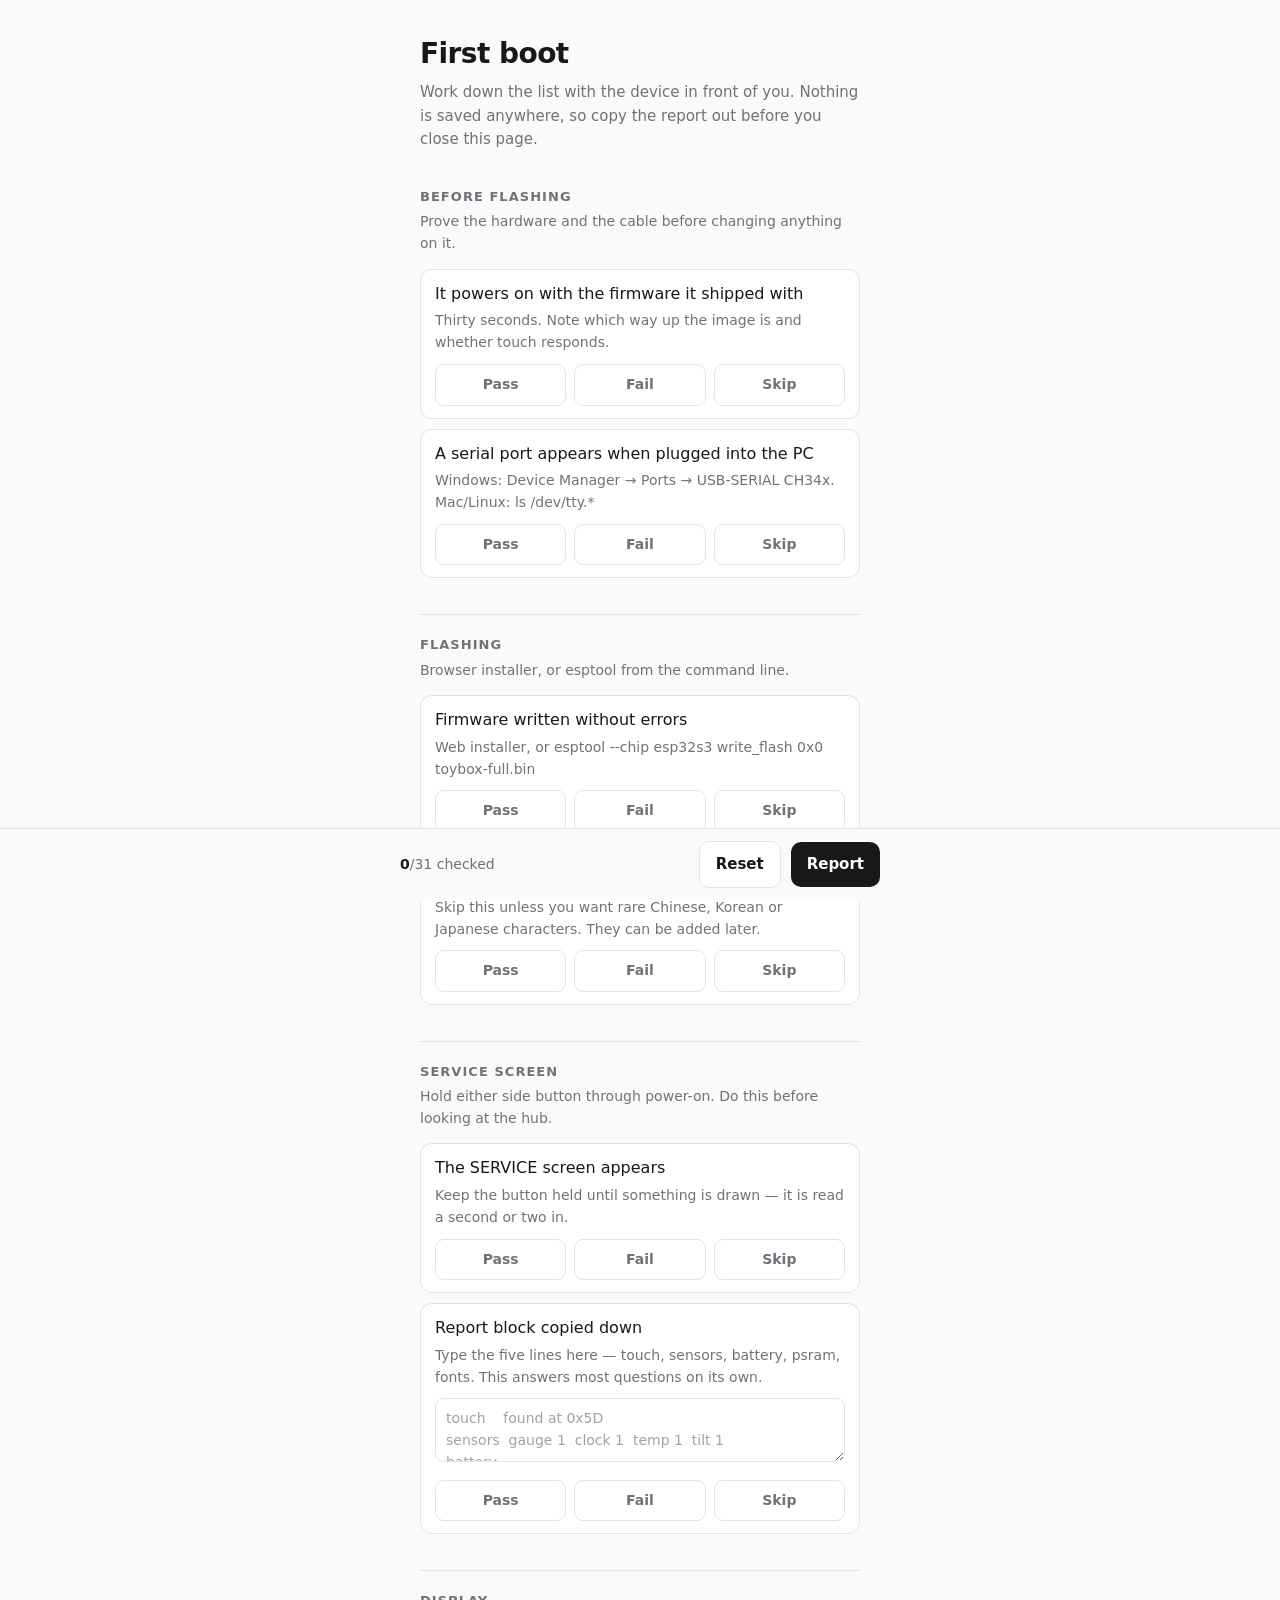
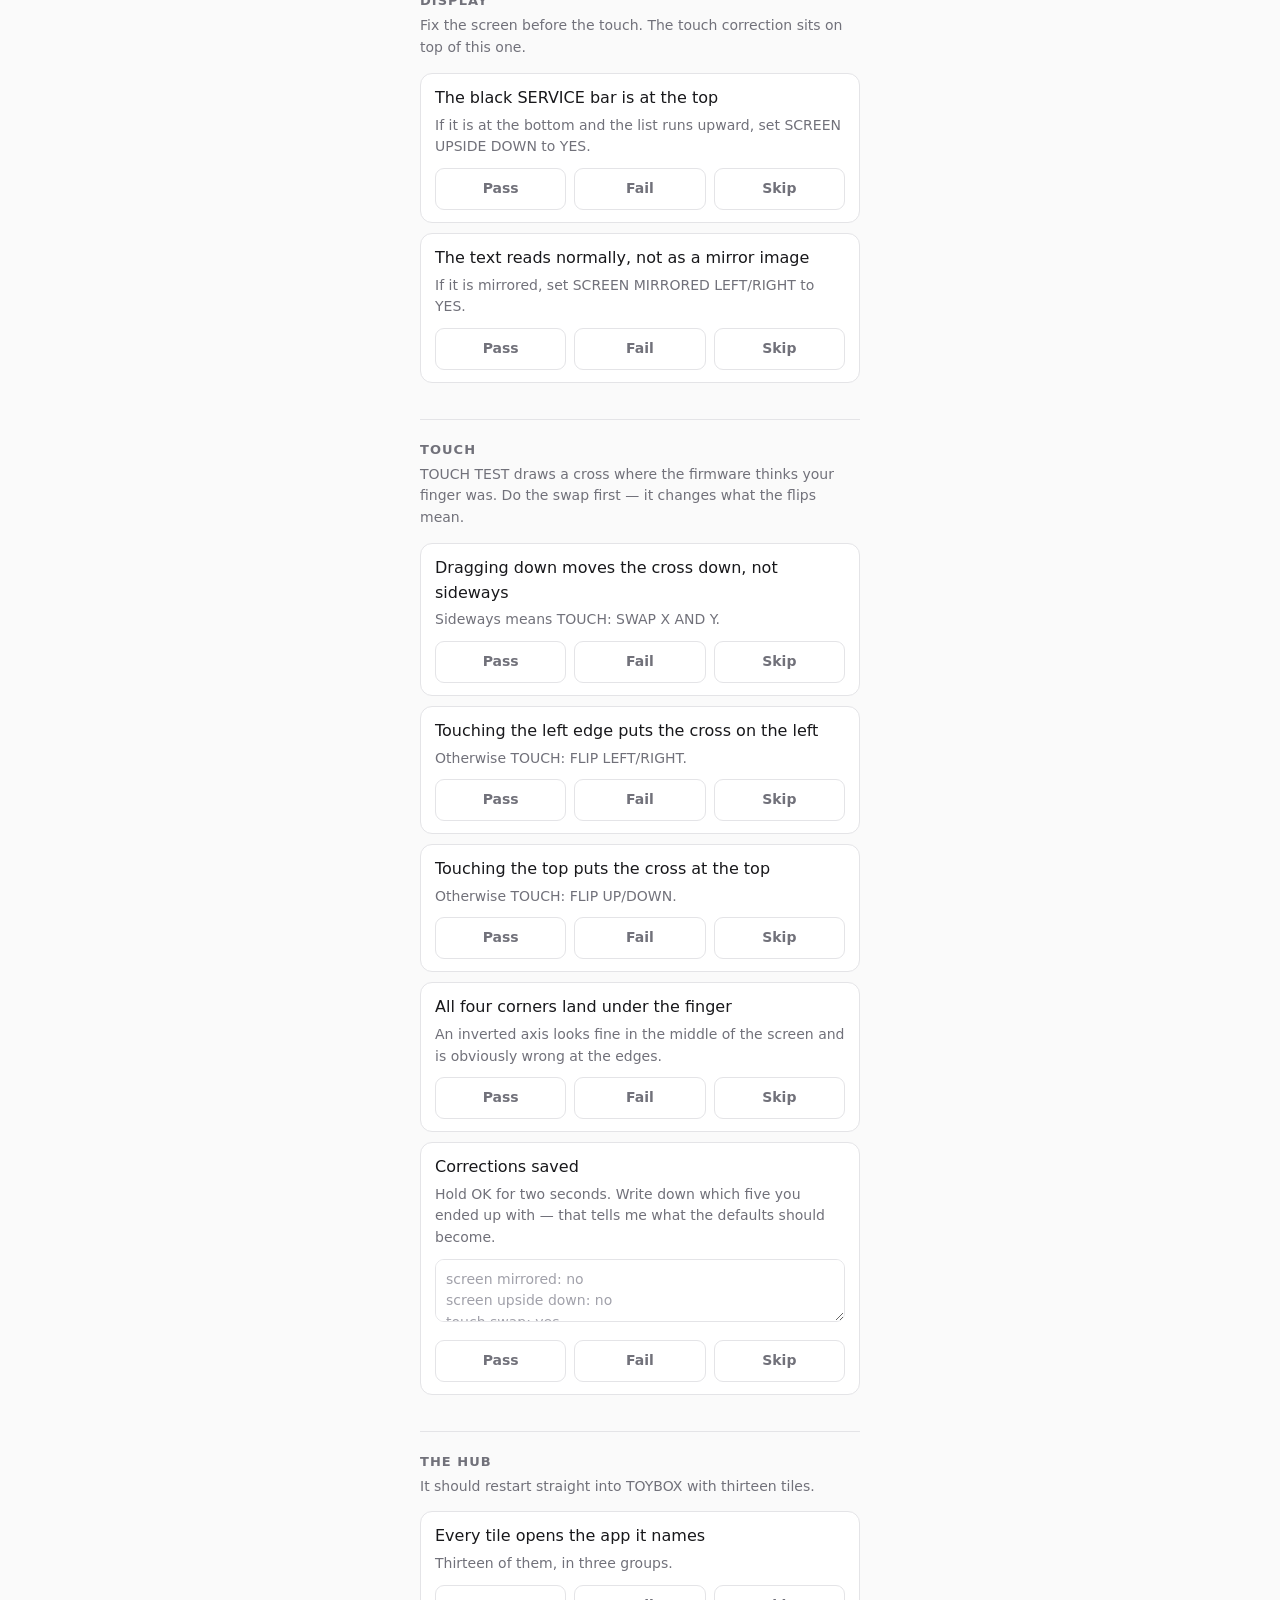
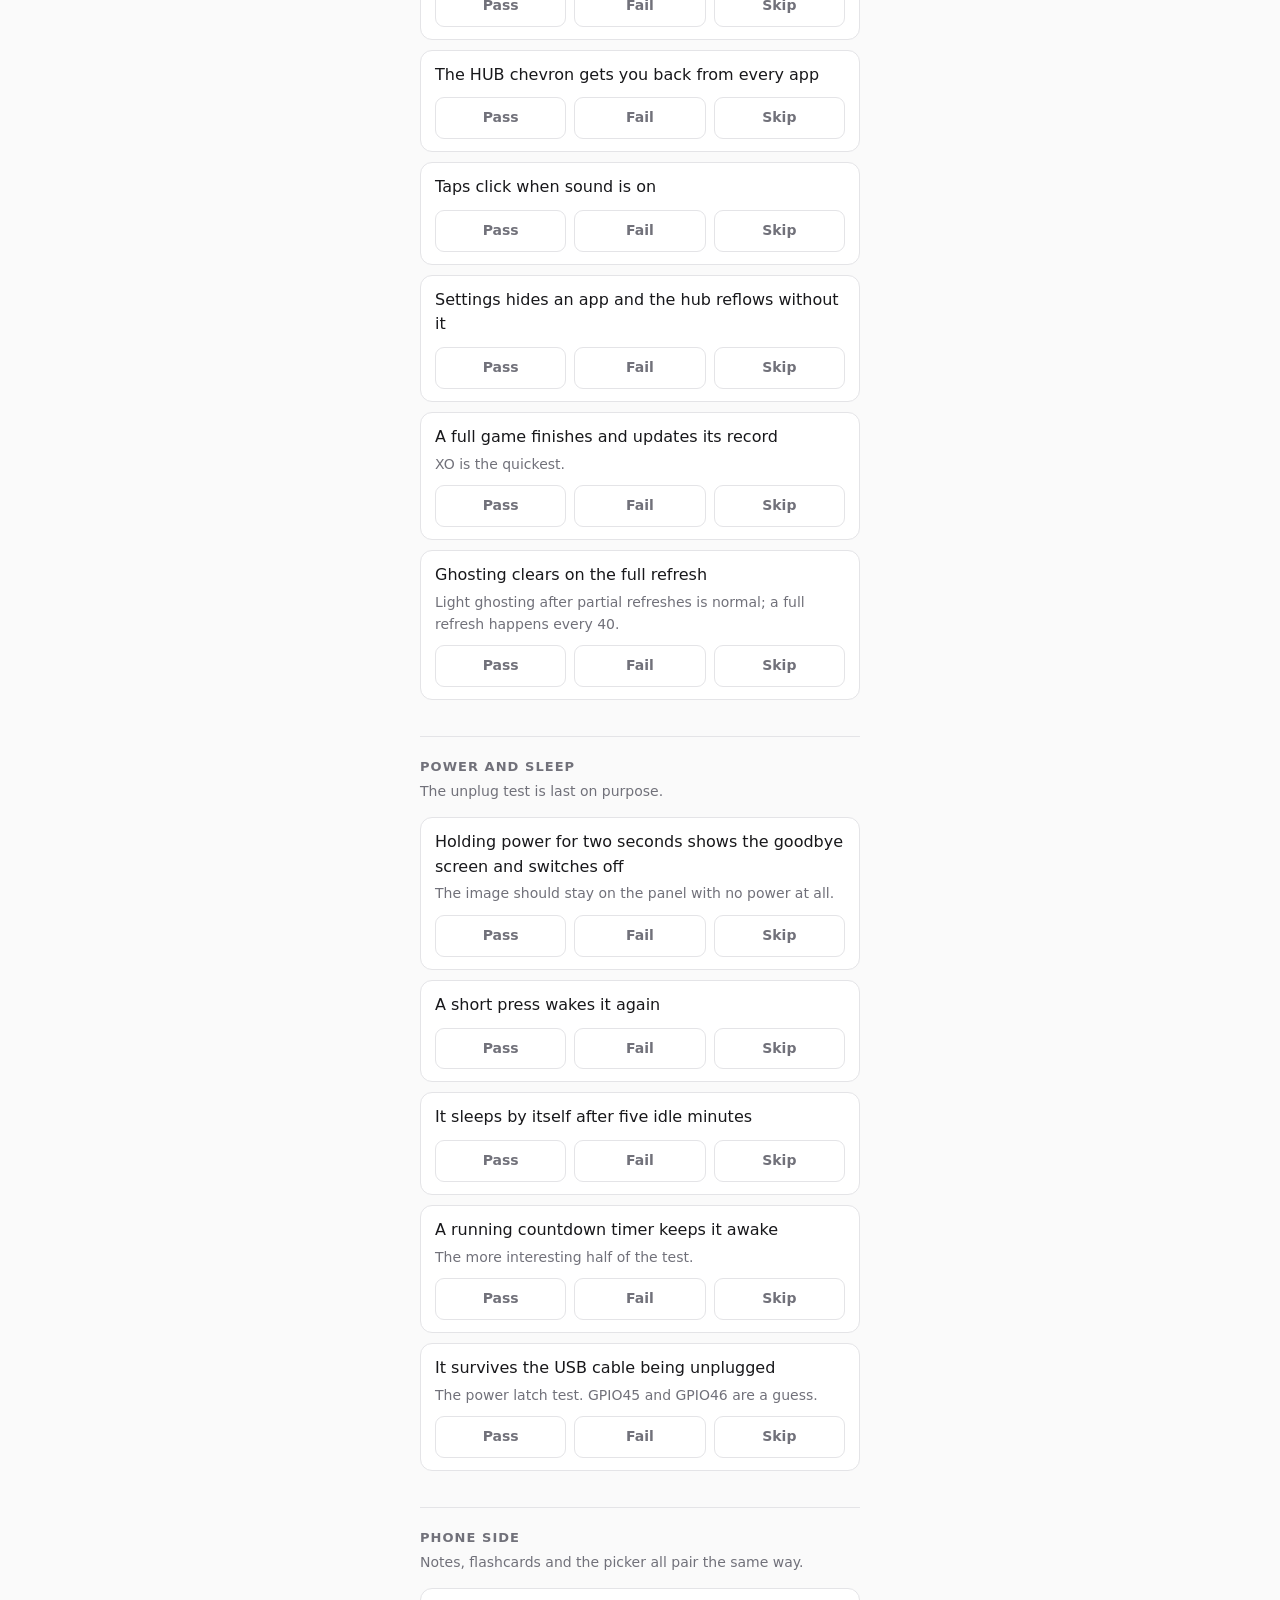
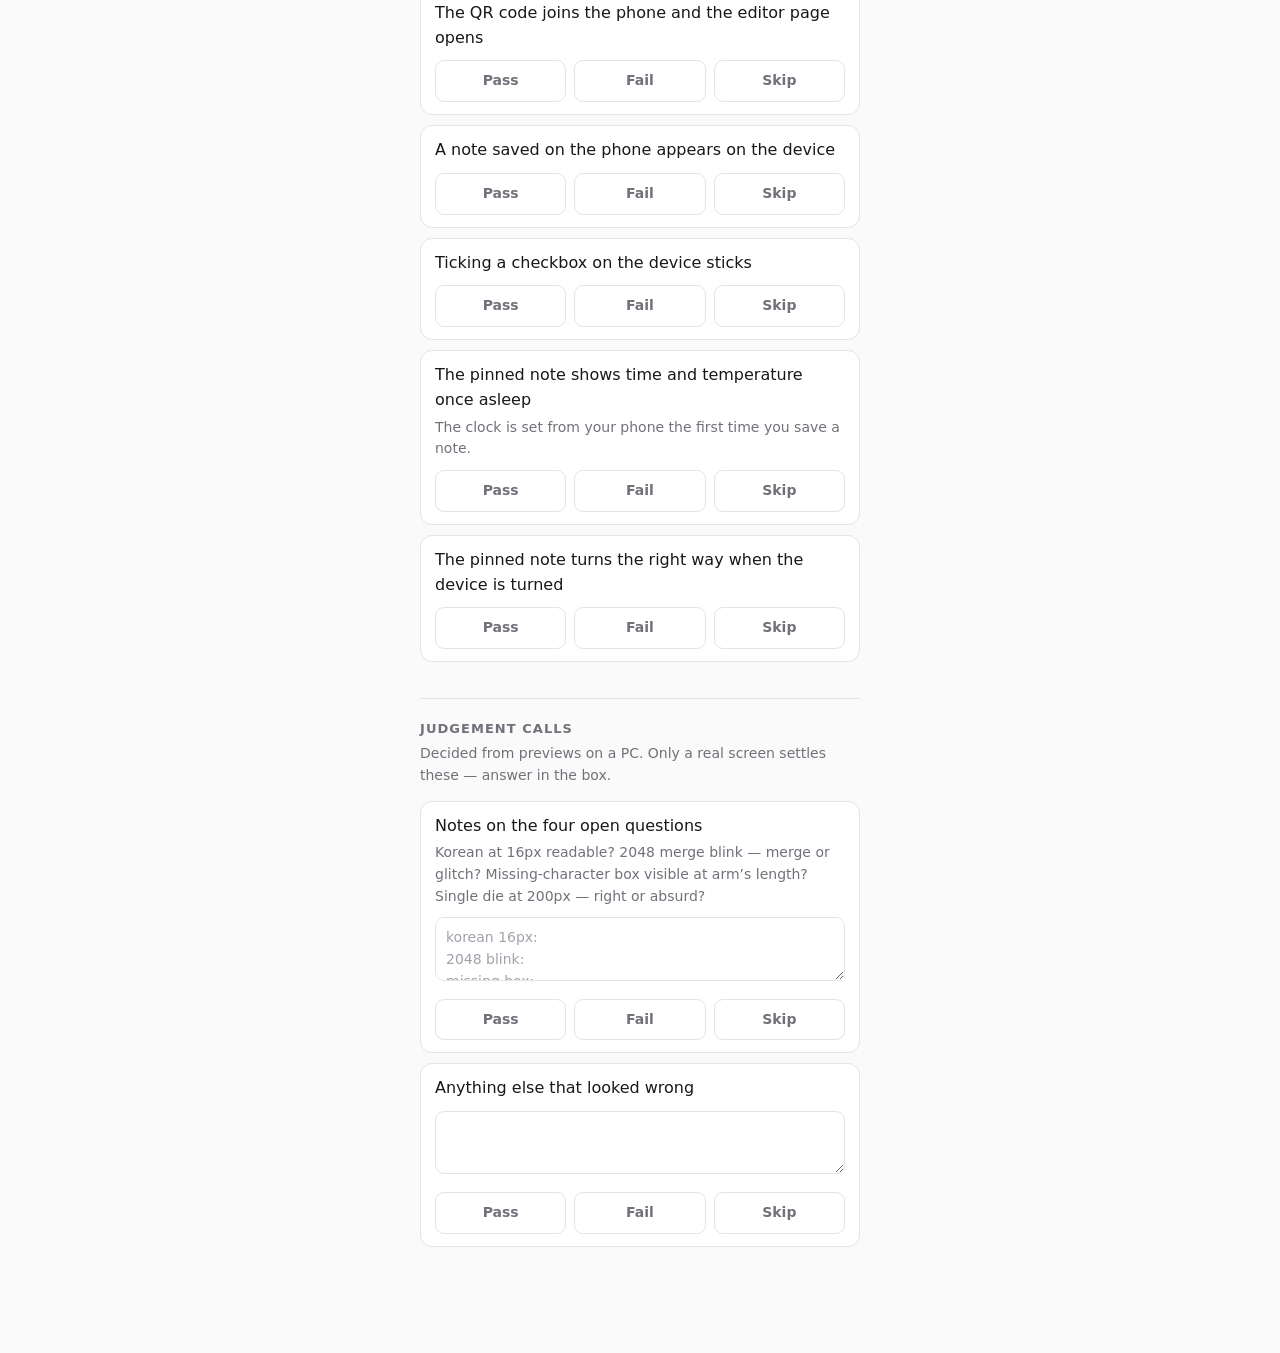
==== docs/checklist.html @ 32d60161 "Add a tickable first-boot checklist for the phone The walkthrough says what to do and why; this is w" ====
<!doctype html>
<html lang="en">
<head>
<meta charset="utf-8">
<meta name="viewport" content="width=device-width, initial-scale=1">
<title>Toybox · First boot checklist</title>
<meta name="description" content="Work through the first boot of a reTerminal Sticky running Toybox, and produce a report.">
<style>
  :root {
    --bg: #fafafa;
    --fg: #18181b;
    --muted: #71717a;
    --line: #e4e4e7;
    --pass: #16a34a;
    --fail: #dc2626;
  }
  * { box-sizing: border-box; margin: 0; -webkit-tap-highlight-color: transparent; }
  body {
    background: var(--bg);
    color: var(--fg);
    font-family: system-ui, -apple-system, "Segoe UI", Roboto, sans-serif;
    font-size: 16px;
    line-height: 1.55;
    -webkit-font-smoothing: antialiased;
    padding-bottom: 96px;
  }
  main { max-width: 480px; margin: 0 auto; padding: 32px 20px 0; }

  h1 { font-size: 28px; font-weight: 650; letter-spacing: -0.02em; }
  .sub { color: var(--muted); margin: 6px 0 28px; font-size: 15px; }

  h2 {
    font-size: 13px; font-weight: 600; text-transform: uppercase;
    letter-spacing: 0.08em; color: var(--muted);
    margin: 36px 0 4px; padding-top: 20px; border-top: 1px solid var(--line);
  }
  h2:first-of-type { border-top: 0; padding-top: 0; }
  .lede { color: var(--muted); font-size: 14px; margin-bottom: 14px; }

  .item {
    border: 1px solid var(--line); border-radius: 12px; background: #fff;
    padding: 12px 14px; margin-bottom: 10px;
  }
  .item.pass { border-color: var(--pass); }
  .item.fail { border-color: var(--fail); }
  .item .label { font-weight: 500; }
  .item .hint { color: var(--muted); font-size: 14px; margin-top: 4px; }
  .item .why { color: var(--muted); font-size: 14px; margin-top: 6px; display: none; }
  .item.fail .why { display: block; }

  .marks { display: flex; gap: 8px; margin-top: 10px; }
  .marks button {
    flex: 1; font: inherit; font-size: 14px; font-weight: 550;
    padding: 9px 0; border-radius: 9px; border: 1px solid var(--line);
    background: #fff; color: var(--muted); cursor: pointer;
  }
  .item.pass .marks .p { background: var(--pass); border-color: var(--pass); color: #fff; }
  .item.fail .marks .f { background: var(--fail); border-color: var(--fail); color: #fff; }
  .item.skip .marks .s { background: var(--fg); border-color: var(--fg); color: #fff; }

  textarea {
    width: 100%; margin-top: 10px; font: inherit; font-size: 14px;
    border: 1px solid var(--line); border-radius: 9px; padding: 9px 10px;
    background: #fff; color: var(--fg); resize: vertical; min-height: 62px;
  }
  textarea::placeholder { color: #a1a1aa; }
  code { font-family: ui-monospace, SFMono-Regular, Menlo, monospace; font-size: 13.5px; }

  .bar {
    position: fixed; left: 0; right: 0; bottom: 0;
    background: rgba(250,250,250,0.94);
    backdrop-filter: blur(8px);
    border-top: 1px solid var(--line);
    padding: 12px 20px calc(12px + env(safe-area-inset-bottom));
  }
  .bar .inner { max-width: 480px; margin: 0 auto; display: flex; gap: 10px; align-items: center; }
  .count { font-size: 14px; color: var(--muted); flex: 1; }
  .count b { color: var(--fg); font-weight: 600; }
  .bar button {
    font: inherit; font-size: 15px; font-weight: 550; padding: 11px 16px;
    border-radius: 10px; border: 0; background: var(--fg); color: #fff; cursor: pointer;
  }
  .bar button.ghost { background: #fff; color: var(--fg); border: 1px solid var(--line); }

  dialog {
    border: 0; border-radius: 14px; padding: 0; width: min(560px, 92vw);
    box-shadow: 0 20px 60px rgba(0,0,0,0.2);
  }
  dialog .pad { padding: 18px; }
  dialog textarea { min-height: 46vh; font-family: ui-monospace, SFMono-Regular, Menlo, monospace; font-size: 12.5px; }
  dialog .row { display: flex; gap: 10px; margin-top: 12px; }
  dialog button { flex: 1; font: inherit; font-weight: 550; padding: 11px 0; border-radius: 10px; border: 1px solid var(--line); background: #fff; cursor: pointer; }
  dialog button.primary { background: var(--fg); color: #fff; border-color: var(--fg); }
  ::backdrop { background: rgba(0,0,0,0.4); }
</style>
</head>
<body>
<main>
  <h1>First boot</h1>
  <p class="sub">Work down the list with the device in front of you. Nothing is saved
  anywhere, so copy the report out before you close this page.</p>
  <div id="list"></div>
</main>

<div class="bar">
  <div class="inner">
    <div class="count" id="count"></div>
    <button class="ghost" id="reset">Reset</button>
    <button id="report">Report</button>
  </div>
</div>

<dialog id="dlg">
  <div class="pad">
    <textarea id="out" readonly></textarea>
    <div class="row">
      <button id="copy" class="primary">Copy</button>
      <button id="close">Close</button>
    </div>
  </div>
</dialog>

<script>
// The checklist itself. `why` is shown only when something is marked failed:
// the reason to have it here rather than in a separate document is that the
// moment you need it is the moment you are holding a device that just did
// something wrong.
var SECTIONS = [
  { title: 'Before flashing', lede: 'Prove the hardware and the cable before changing anything on it.',
    items: [
      { id: 'vendor', label: 'It powers on with the firmware it shipped with',
        hint: 'Thirty seconds. Note which way up the image is and whether touch responds.',
        why: 'If it does nothing now, the problem is not software and nothing below will help.' },
      { id: 'port', label: 'A serial port appears when plugged into the PC',
        hint: 'Windows: Device Manager → Ports → USB-SERIAL CH34x. Mac/Linux: ls /dev/tty.*',
        why: 'Almost always the cable (must carry data) or the CH343 driver on Windows. Not the board.' },
    ] },

  { title: 'Flashing', lede: 'Browser installer, or esptool from the command line.',
    items: [
      { id: 'flash', label: 'Firmware written without errors',
        hint: 'Web installer, or esptool --chip esp32s3 write_flash 0x0 toybox-full.bin',
        why: 'If esptool sits at "Connecting..." the board is not entering download mode by itself.' },
      { id: 'packs', label: 'Language packs installed (optional)',
        hint: 'Skip this unless you want rare Chinese, Korean or Japanese characters. They can be added later.',
        skippable: true },
    ] },

  { title: 'Service screen', lede: 'Hold either side button through power-on. Do this before looking at the hub.',
    items: [
      { id: 'svc', label: 'The SERVICE screen appears',
        hint: 'Keep the button held until something is drawn — it is read a second or two in.',
        why: 'If the panel is blank, check the panel power rail (GPIO47) and the SPI pins.' },
      { id: 'report', label: 'Report block copied down', note: true,
        hint: 'Type the five lines here — touch, sensors, battery, psram, fonts. This answers most questions on its own.',
        placeholder: 'touch    found at 0x5D\nsensors  gauge 1  clock 1  temp 1  tilt 1\nbattery  …\npsram    …\nfonts    …' },
    ] },

  { title: 'Display', lede: 'Fix the screen before the touch. The touch correction sits on top of this one.',
    items: [
      { id: 'dtop', label: 'The black SERVICE bar is at the top',
        hint: 'If it is at the bottom and the list runs upward, set SCREEN UPSIDE DOWN to YES.' },
      { id: 'dmirror', label: 'The text reads normally, not as a mirror image',
        hint: 'If it is mirrored, set SCREEN MIRRORED LEFT/RIGHT to YES.' },
    ] },

  { title: 'Touch', lede: 'TOUCH TEST draws a cross where the firmware thinks your finger was. Do the swap first — it changes what the flips mean.',
    items: [
      { id: 'taxis', label: 'Dragging down moves the cross down, not sideways',
        hint: 'Sideways means TOUCH: SWAP X AND Y.' },
      { id: 'tlr', label: 'Touching the left edge puts the cross on the left',
        hint: 'Otherwise TOUCH: FLIP LEFT/RIGHT.' },
      { id: 'tud', label: 'Touching the top puts the cross at the top',
        hint: 'Otherwise TOUCH: FLIP UP/DOWN.' },
      { id: 'tcorners', label: 'All four corners land under the finger',
        hint: 'An inverted axis looks fine in the middle of the screen and is obviously wrong at the edges.' },
      { id: 'saved', label: 'Corrections saved', note: true,
        hint: 'Hold OK for two seconds. Write down which five you ended up with — that tells me what the defaults should become.',
        placeholder: 'screen mirrored: no\nscreen upside down: no\ntouch swap: yes\ntouch flip L/R: yes\ntouch flip U/D: yes' },
    ] },

  { title: 'The hub', lede: 'It should restart straight into TOYBOX with thirteen tiles.',
    items: [
      { id: 'tiles', label: 'Every tile opens the app it names',
        hint: 'Thirteen of them, in three groups.' },
      { id: 'back', label: 'The HUB chevron gets you back from every app' },
      { id: 'sound', label: 'Taps click when sound is on' },
      { id: 'gear', label: 'Settings hides an app and the hub reflows without it' },
      { id: 'game', label: 'A full game finishes and updates its record',
        hint: 'XO is the quickest.' },
      { id: 'ghost', label: 'Ghosting clears on the full refresh',
        hint: 'Light ghosting after partial refreshes is normal; a full refresh happens every 40.' },
    ] },

  { title: 'Power and sleep', lede: 'The unplug test is last on purpose.',
    items: [
      { id: 'off', label: 'Holding power for two seconds shows the goodbye screen and switches off',
        hint: 'The image should stay on the panel with no power at all.' },
      { id: 'wake', label: 'A short press wakes it again',
        why: 'Going straight back to sleep means the button polarity is wrong (OK is GPIO4, expected active low).' },
      { id: 'idle', label: 'It sleeps by itself after five idle minutes' },
      { id: 'hold', label: 'A running countdown timer keeps it awake',
        hint: 'The more interesting half of the test.' },
      { id: 'latch', label: 'It survives the USB cable being unplugged',
        hint: 'The power latch test. GPIO45 and GPIO46 are a guess.',
        why: 'If it died the instant the cable came out, that is the latch. Plug back in, it will return, and tell me.' },
    ] },

  { title: 'Phone side', lede: 'Notes, flashcards and the picker all pair the same way.',
    items: [
      { id: 'qr', label: 'The QR code joins the phone and the editor page opens' },
      { id: 'note', label: 'A note saved on the phone appears on the device' },
      { id: 'tick', label: 'Ticking a checkbox on the device sticks' },
      { id: 'clock', label: 'The pinned note shows time and temperature once asleep',
        hint: 'The clock is set from your phone the first time you save a note.' },
      { id: 'rot', label: 'The pinned note turns the right way when the device is turned',
        why: 'The accelerometer axis mapping is unverified. Note which way it actually goes.' },
    ] },

  { title: 'Judgement calls', lede: 'Decided from previews on a PC. Only a real screen settles these — answer in the box.',
    items: [
      { id: 'calls', label: 'Notes on the four open questions', note: true, skippable: true,
        hint: 'Korean at 16px readable? 2048 merge blink — merge or glitch? Missing-character box visible at arm’s length? Single die at 200px — right or absurd?',
        placeholder: 'korean 16px:\n2048 blink:\nmissing box:\ndice size:' },
      { id: 'other', label: 'Anything else that looked wrong', note: true, skippable: true,
        placeholder: '' },
    ] },
];

var state = {};   // id -> 'pass' | 'fail' | 'skip'
var notes = {};   // id -> string

function el(tag, cls, text) {
  var n = document.createElement(tag);
  if (cls) n.className = cls;
  if (text) n.textContent = text;
  return n;
}

function build() {
  var list = document.getElementById('list');
  list.innerHTML = '';
  SECTIONS.forEach(function (sec) {
    list.appendChild(el('h2', null, sec.title));
    if (sec.lede) list.appendChild(el('p', 'lede', sec.lede));
    sec.items.forEach(function (it) {
      var box = el('div', 'item');
      box.id = 'i_' + it.id;
      box.appendChild(el('div', 'label', it.label));
      if (it.hint) box.appendChild(el('div', 'hint', it.hint));
      if (it.why) box.appendChild(el('div', 'why', it.why));

      if (it.note) {
        var ta = el('textarea');
        ta.placeholder = it.placeholder || '';
        ta.value = notes[it.id] || '';
        ta.addEventListener('input', function () {
          notes[it.id] = ta.value;
          // A box with something in it counts as done; that is what "answered"
          // means for a question whose answer is prose.
          state[it.id] = ta.value.trim() ? 'pass' : undefined;
          paint();
        });
        box.appendChild(ta);
      }

      var marks = el('div', 'marks');
      [['p', 'pass', 'Pass'], ['f', 'fail', 'Fail'], ['s', 'skip', 'Skip']].forEach(function (m) {
        var b = el('button', m[0], m[2]);
        b.addEventListener('click', function () {
          state[it.id] = (state[it.id] === m[1]) ? undefined : m[1];
          paint();
        });
        marks.appendChild(b);
      });
      box.appendChild(marks);
      list.appendChild(box);
    });
  });
  paint();
}

function paint() {
  var done = 0, total = 0, failed = 0;
  SECTIONS.forEach(function (sec) {
    sec.items.forEach(function (it) {
      total++;
      var s = state[it.id];
      if (s) done++;
      if (s === 'fail') failed++;
      var box = document.getElementById('i_' + it.id);
      box.className = 'item' + (s ? ' ' + s : '');
    });
  });
  var c = document.getElementById('count');
  // Kept short enough to stay on one line on a narrow phone: a bar that grows
  // a second row as you work is a bar that covers the thing you are reading.
  c.innerHTML = '<b>' + done + '</b>/' + total +
    (failed ? ' · <b>' + failed + '</b> failed' : ' checked');
}

// The report is the point of the page: what passed, what did not, and the two
// blocks of prose that say what the board actually is.
function buildReport() {
  var out = ['# Toybox first boot', ''];
  var d = new Date();
  out.push(d.toISOString().slice(0, 16).replace('T', ' '), '');

  var fails = [];
  SECTIONS.forEach(function (sec) {
    var lines = [];
    sec.items.forEach(function (it) {
      var s = state[it.id];
      var mark = s === 'pass' ? '[x]' : s === 'fail' ? '[!]' : s === 'skip' ? '[-]' : '[ ]';
      lines.push(mark + ' ' + it.label);
      if (it.note && (notes[it.id] || '').trim()) {
        notes[it.id].trim().split('\n').forEach(function (l) { lines.push('      ' + l); });
      }
      if (s === 'fail') fails.push(it.label);
    });
    out.push('## ' + sec.title, '');
    out.push.apply(out, lines);
    out.push('');
  });

  if (fails.length) {
    out.push('## Failed', '');
    fails.forEach(function (f) { out.push('- ' + f); });
    out.push('');
  } else {
    out.push('Nothing marked failed.', '');
  }
  return out.join('\n');
}

document.getElementById('report').addEventListener('click', function () {
  document.getElementById('out').value = buildReport();
  document.getElementById('dlg').showModal();
});
document.getElementById('close').addEventListener('click', function () {
  document.getElementById('dlg').close();
});
document.getElementById('copy').addEventListener('click', function () {
  var ta = document.getElementById('out');
  ta.removeAttribute('readonly');
  ta.select();
  ta.setSelectionRange(0, 999999);
  var ok = false;
  try { ok = document.execCommand('copy'); } catch (e) {}
  ta.setAttribute('readonly', '');
  if (navigator.clipboard && !ok) navigator.clipboard.writeText(ta.value);
  this.textContent = 'Copied';
  var self = this;
  setTimeout(function () { self.textContent = 'Copy'; }, 1400);
});
document.getElementById('reset').addEventListener('click', function () {
  if (!confirm('Clear every tick and note?')) return;
  state = {};
  notes = {};
  build();
  window.scrollTo(0, 0);
});

build();
</script>
</body>
</html>
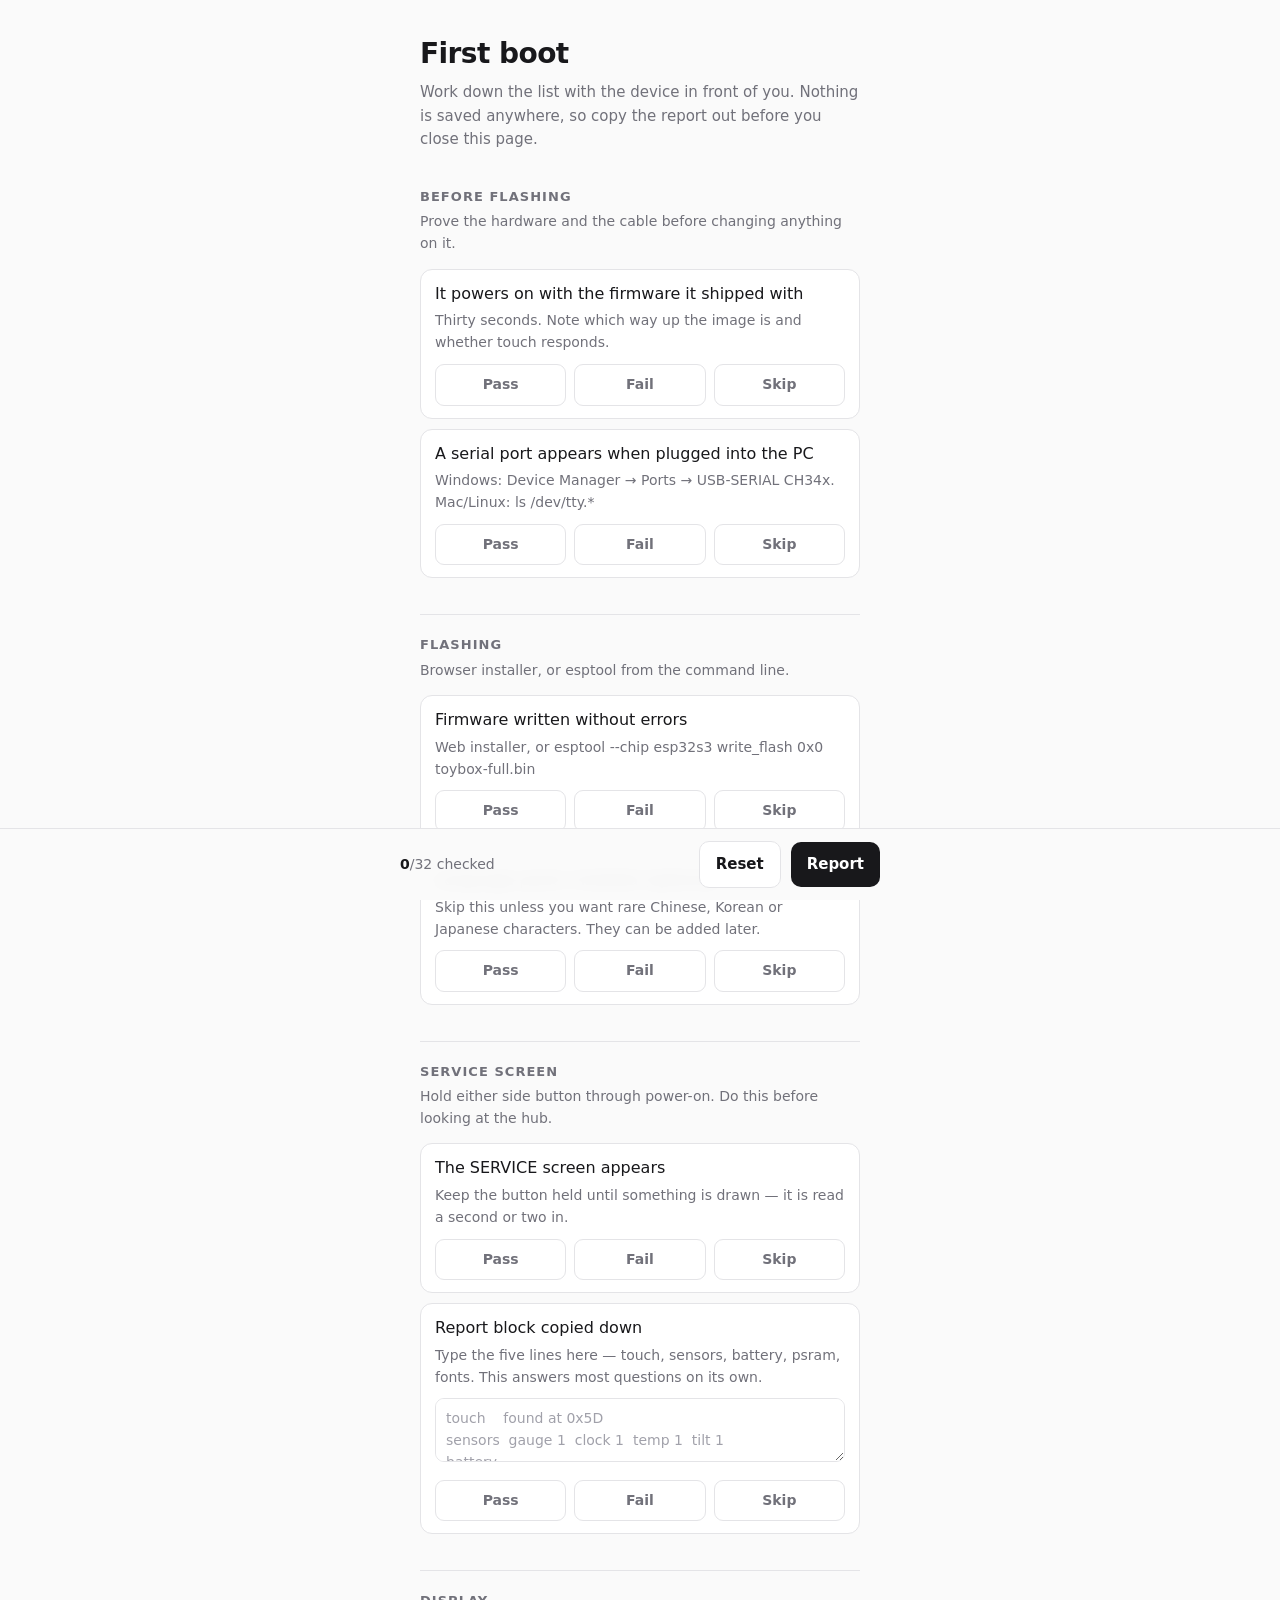
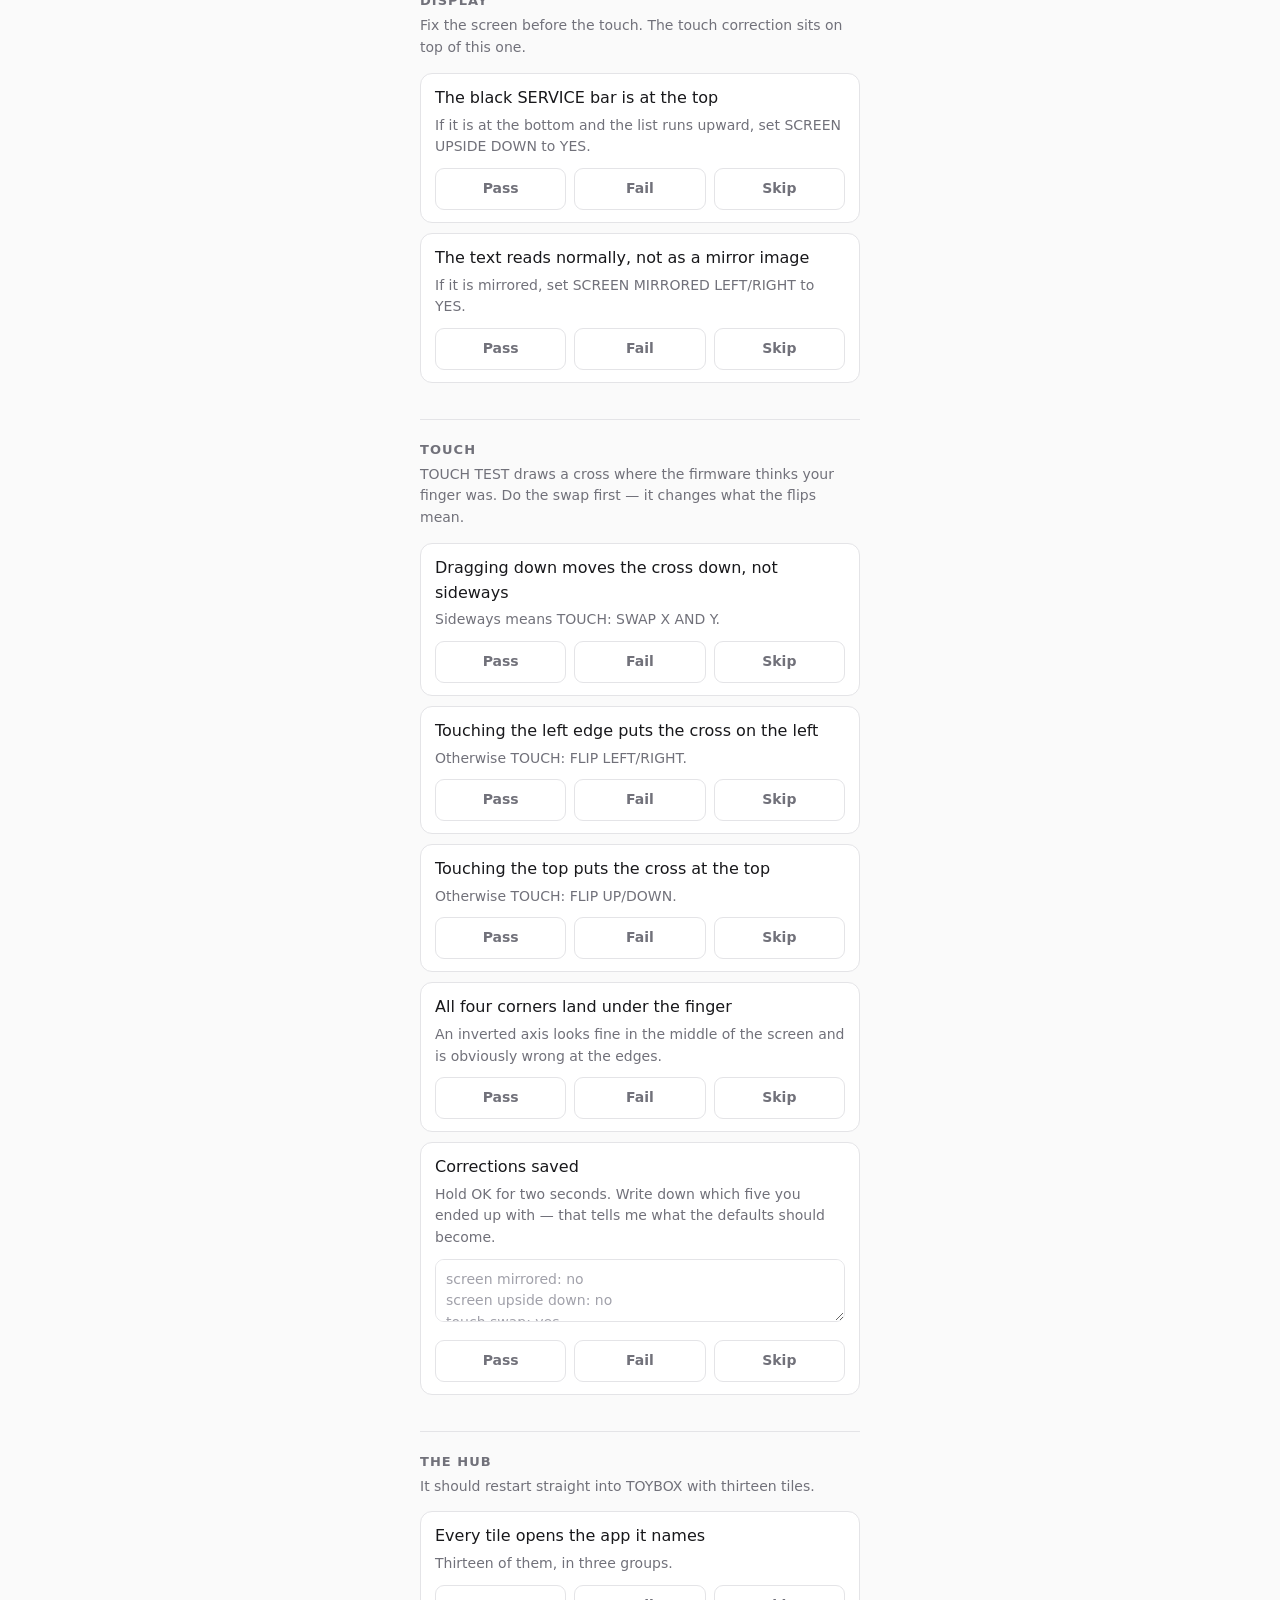
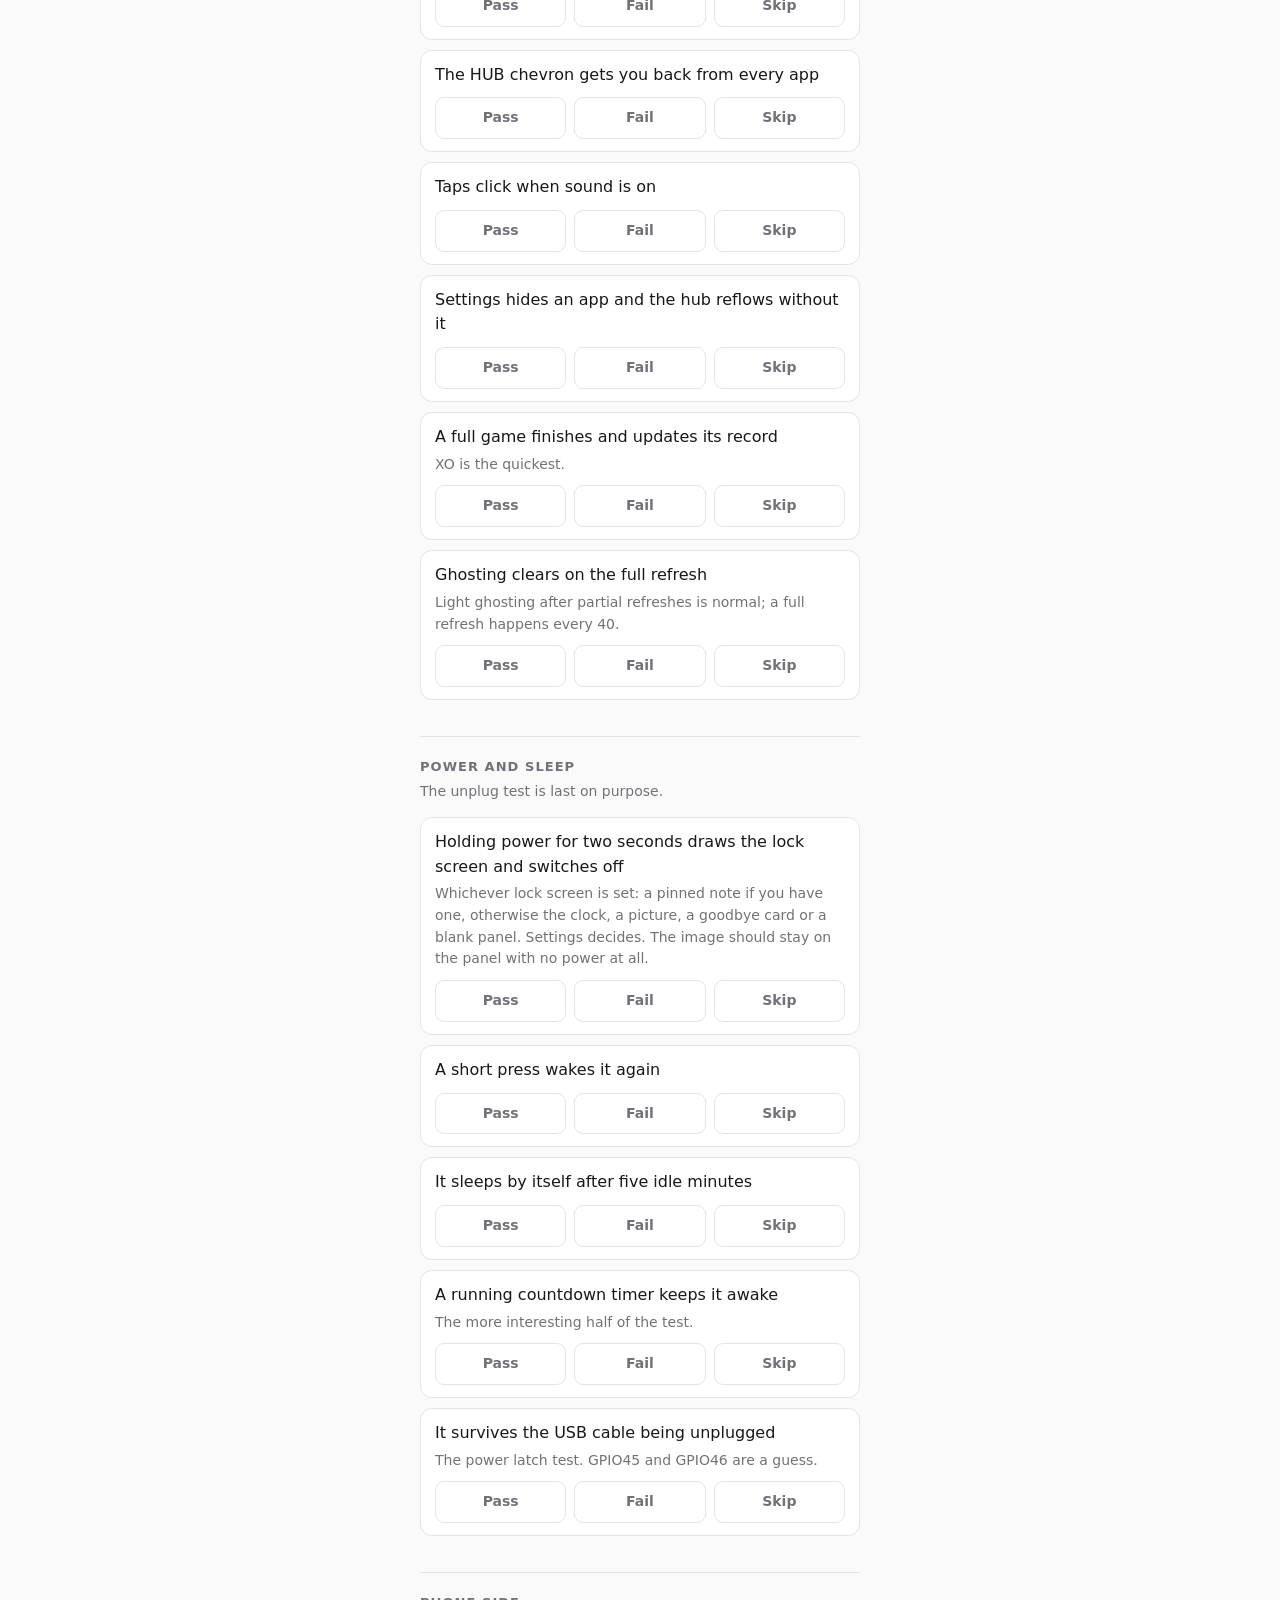
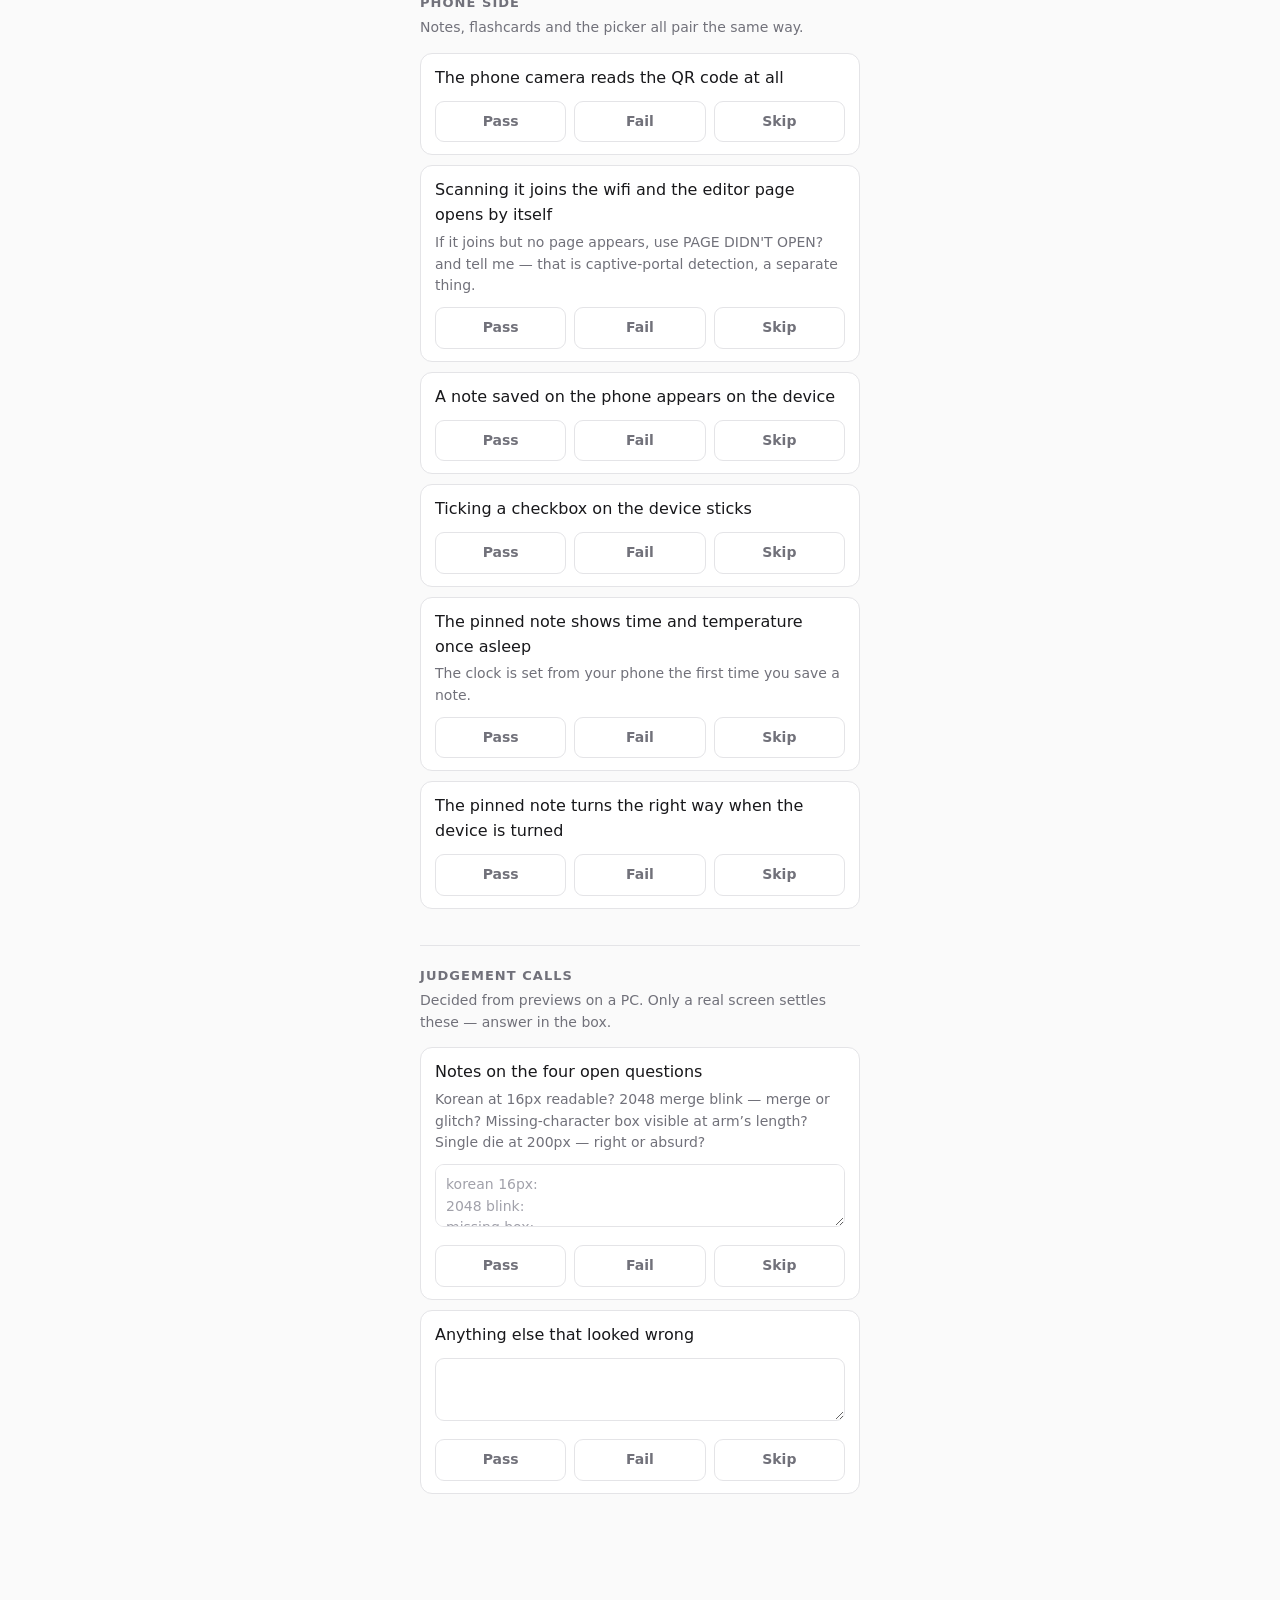
==== commit ad7e8d7e: "docs: the lock screen is not always a goodbye card, and split the QR check Two checklist lines descr" ====
--- a/docs/checklist.html
+++ b/docs/checklist.html
@@ -194,8 +194,8 @@
 
   { title: 'Power and sleep', lede: 'The unplug test is last on purpose.',
     items: [
-      { id: 'off', label: 'Holding power for two seconds shows the goodbye screen and switches off',
-        hint: 'The image should stay on the panel with no power at all.' },
+      { id: 'off', label: 'Holding power for two seconds draws the lock screen and switches off',
+        hint: 'Whichever lock screen is set: a pinned note if you have one, otherwise the clock, a picture, a goodbye card or a blank panel. Settings decides. The image should stay on the panel with no power at all.' },
       { id: 'wake', label: 'A short press wakes it again',
         why: 'Going straight back to sleep means the button polarity is wrong (OK is GPIO4, expected active low).' },
       { id: 'idle', label: 'It sleeps by itself after five idle minutes' },
@@ -208,7 +208,10 @@
 
   { title: 'Phone side', lede: 'Notes, flashcards and the picker all pair the same way.',
     items: [
-      { id: 'qr', label: 'The QR code joins the phone and the editor page opens' },
+      { id: 'qrscan', label: 'The phone camera reads the QR code at all',
+        why: 'If it will not scan, say so rather than joining by hand — a symbol that draws but does not decode is an encoding bug, not a camera one.' },
+      { id: 'qr', label: 'Scanning it joins the wifi and the editor page opens by itself',
+        hint: 'If it joins but no page appears, use PAGE DIDN\'T OPEN? and tell me — that is captive-portal detection, a separate thing.' },
       { id: 'note', label: 'A note saved on the phone appears on the device' },
       { id: 'tick', label: 'Ticking a checkbox on the device sticks' },
       { id: 'clock', label: 'The pinned note shows time and temperature once asleep',
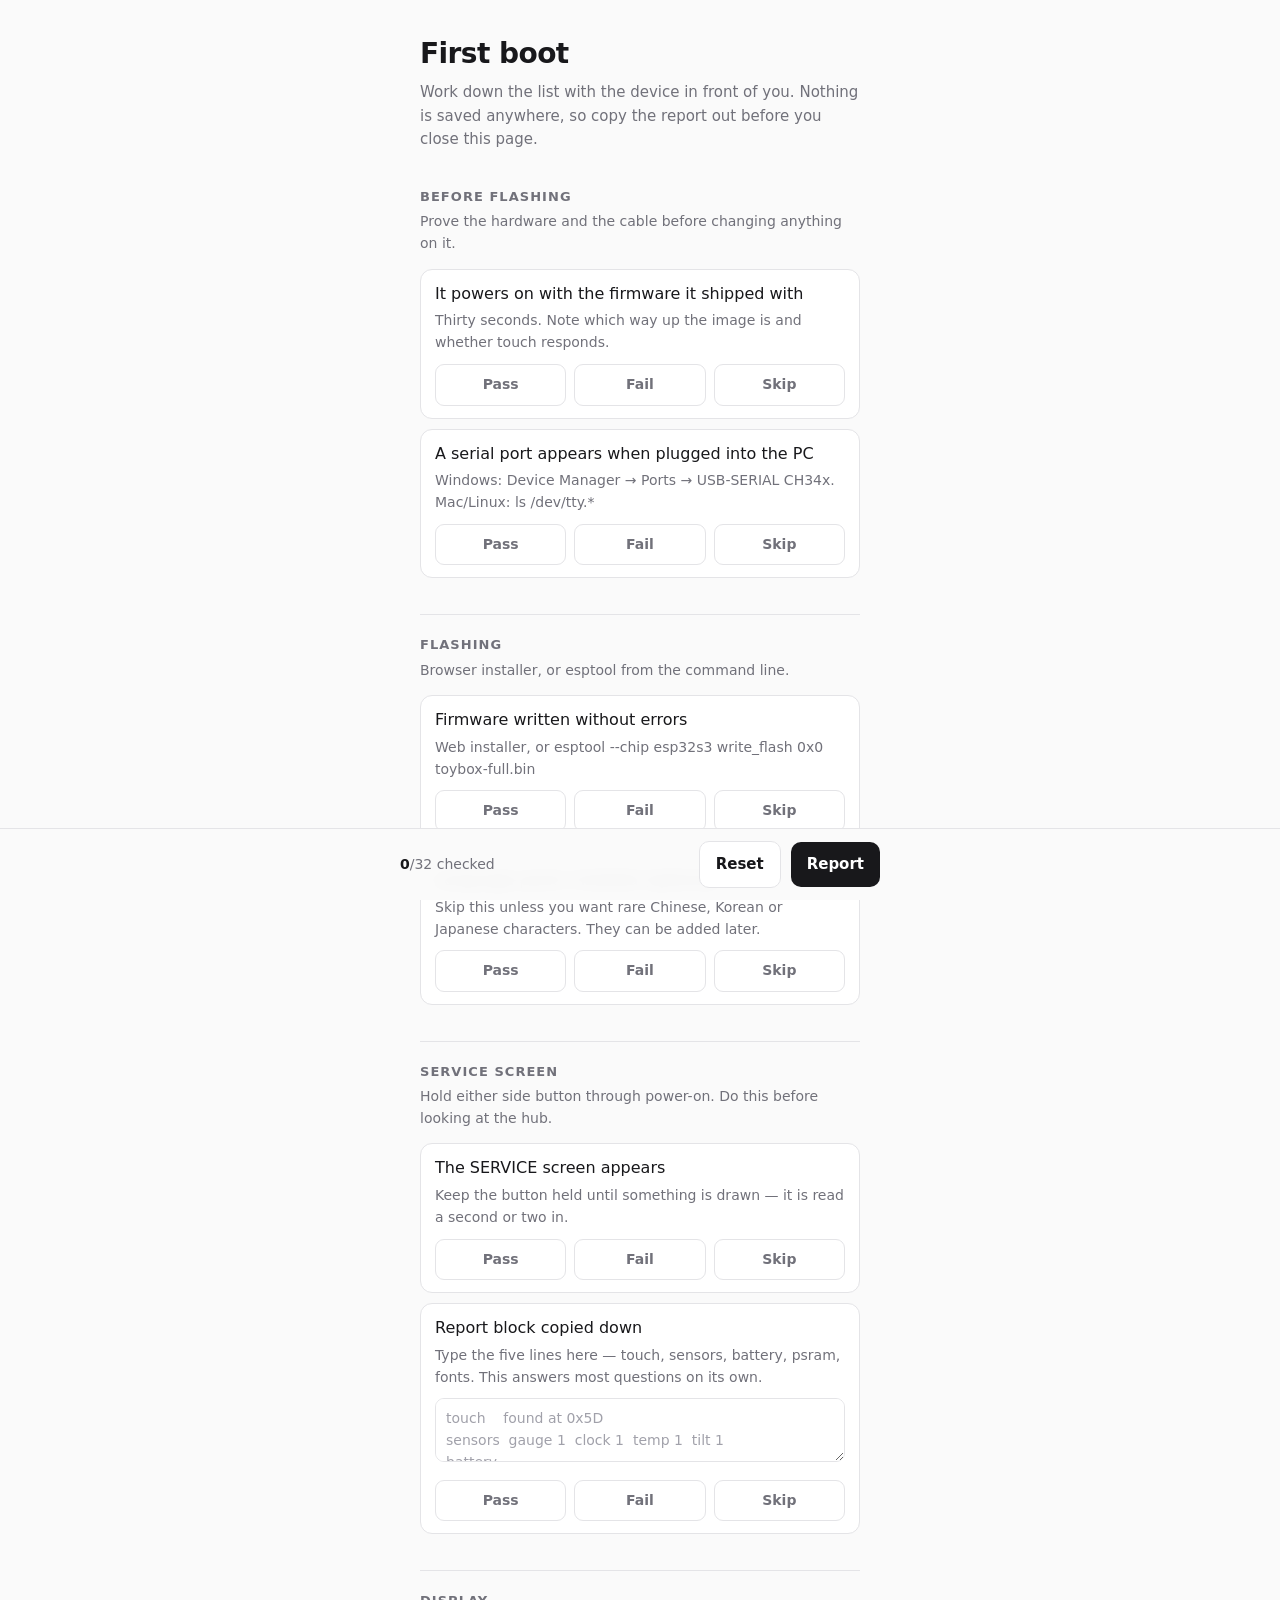
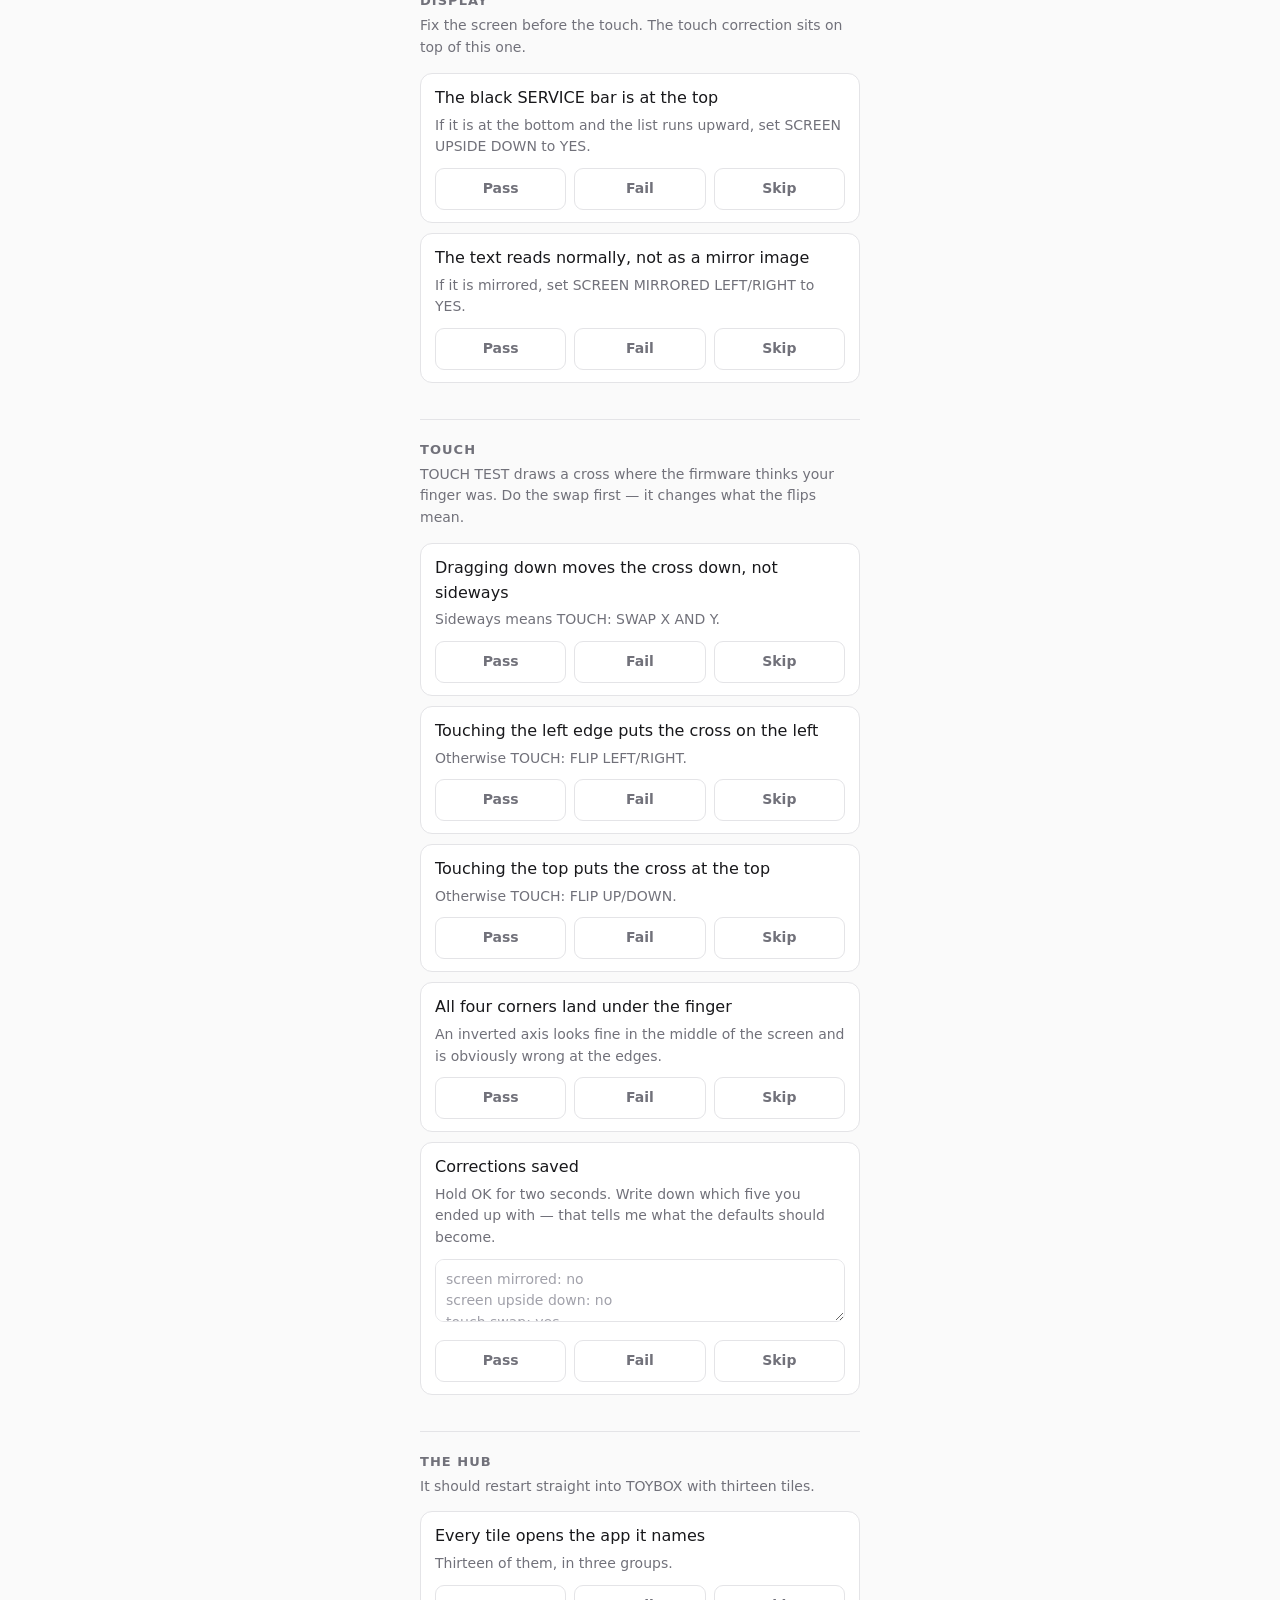
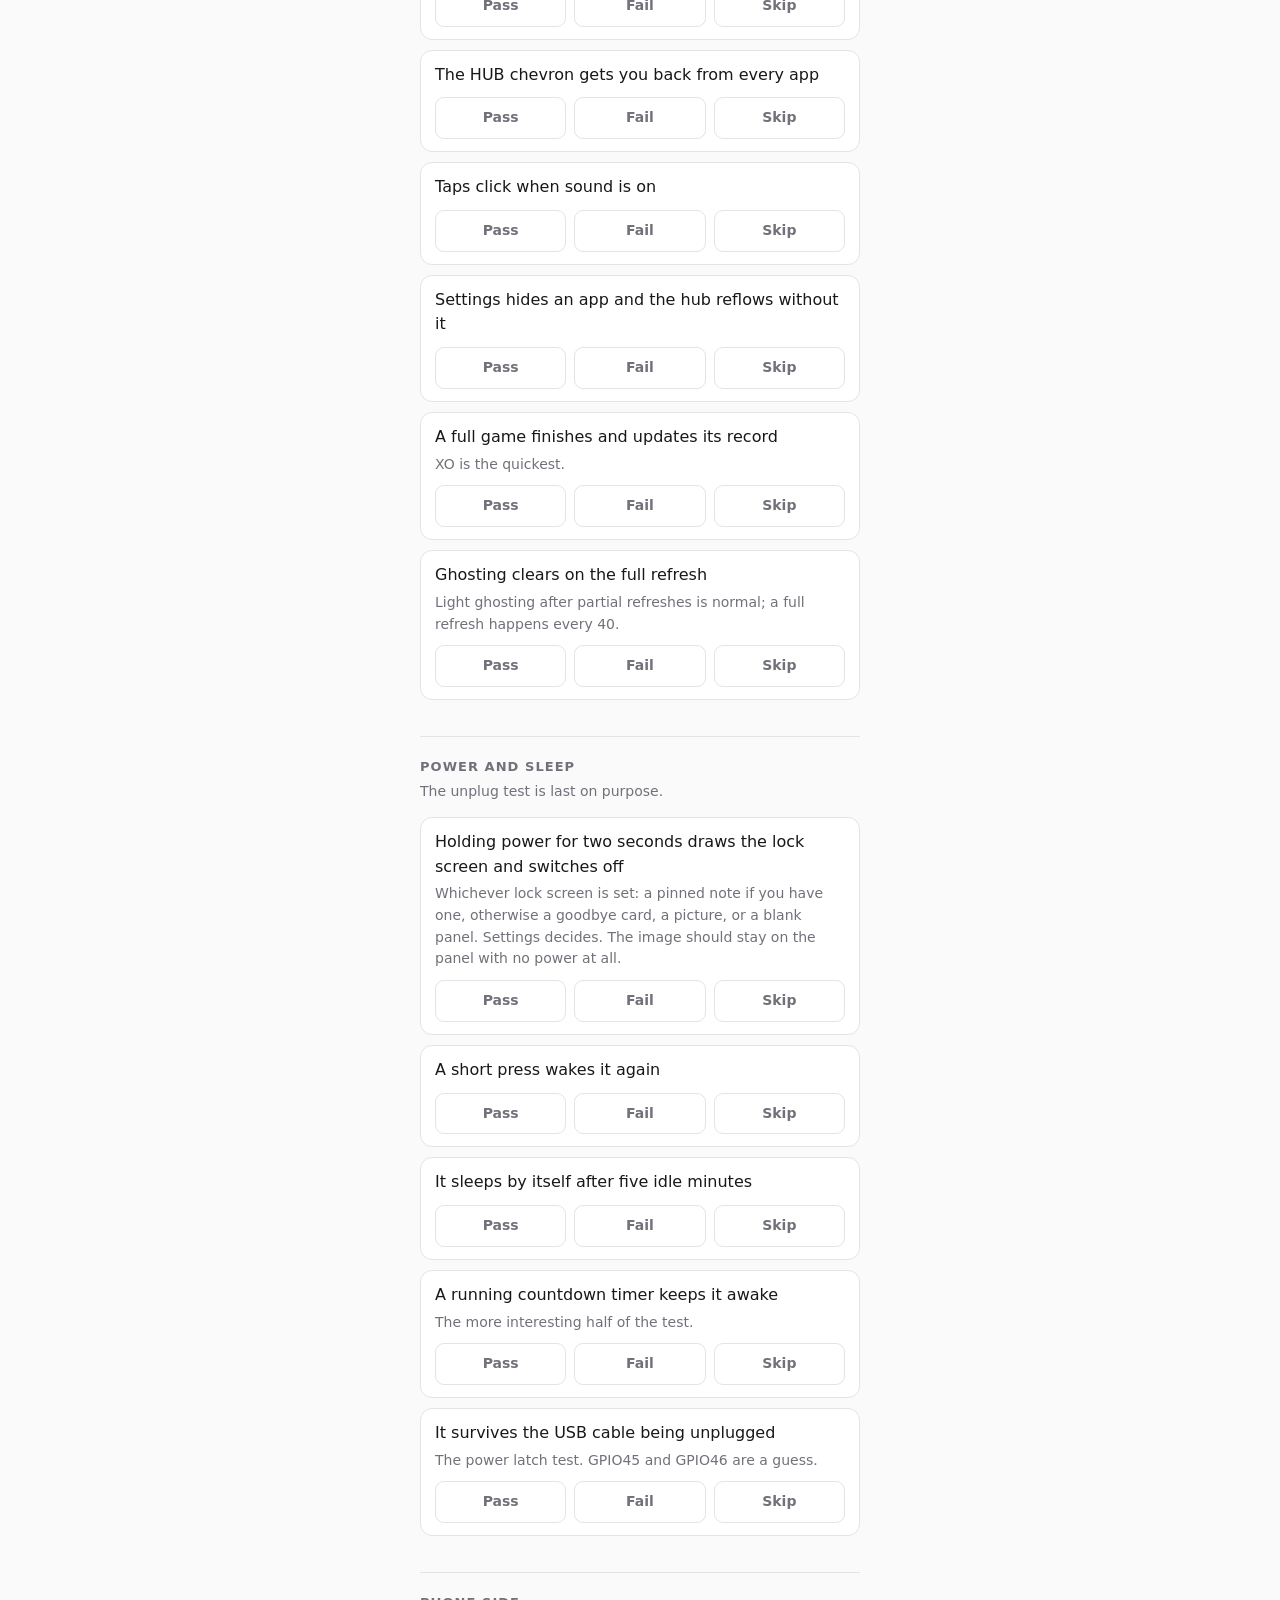
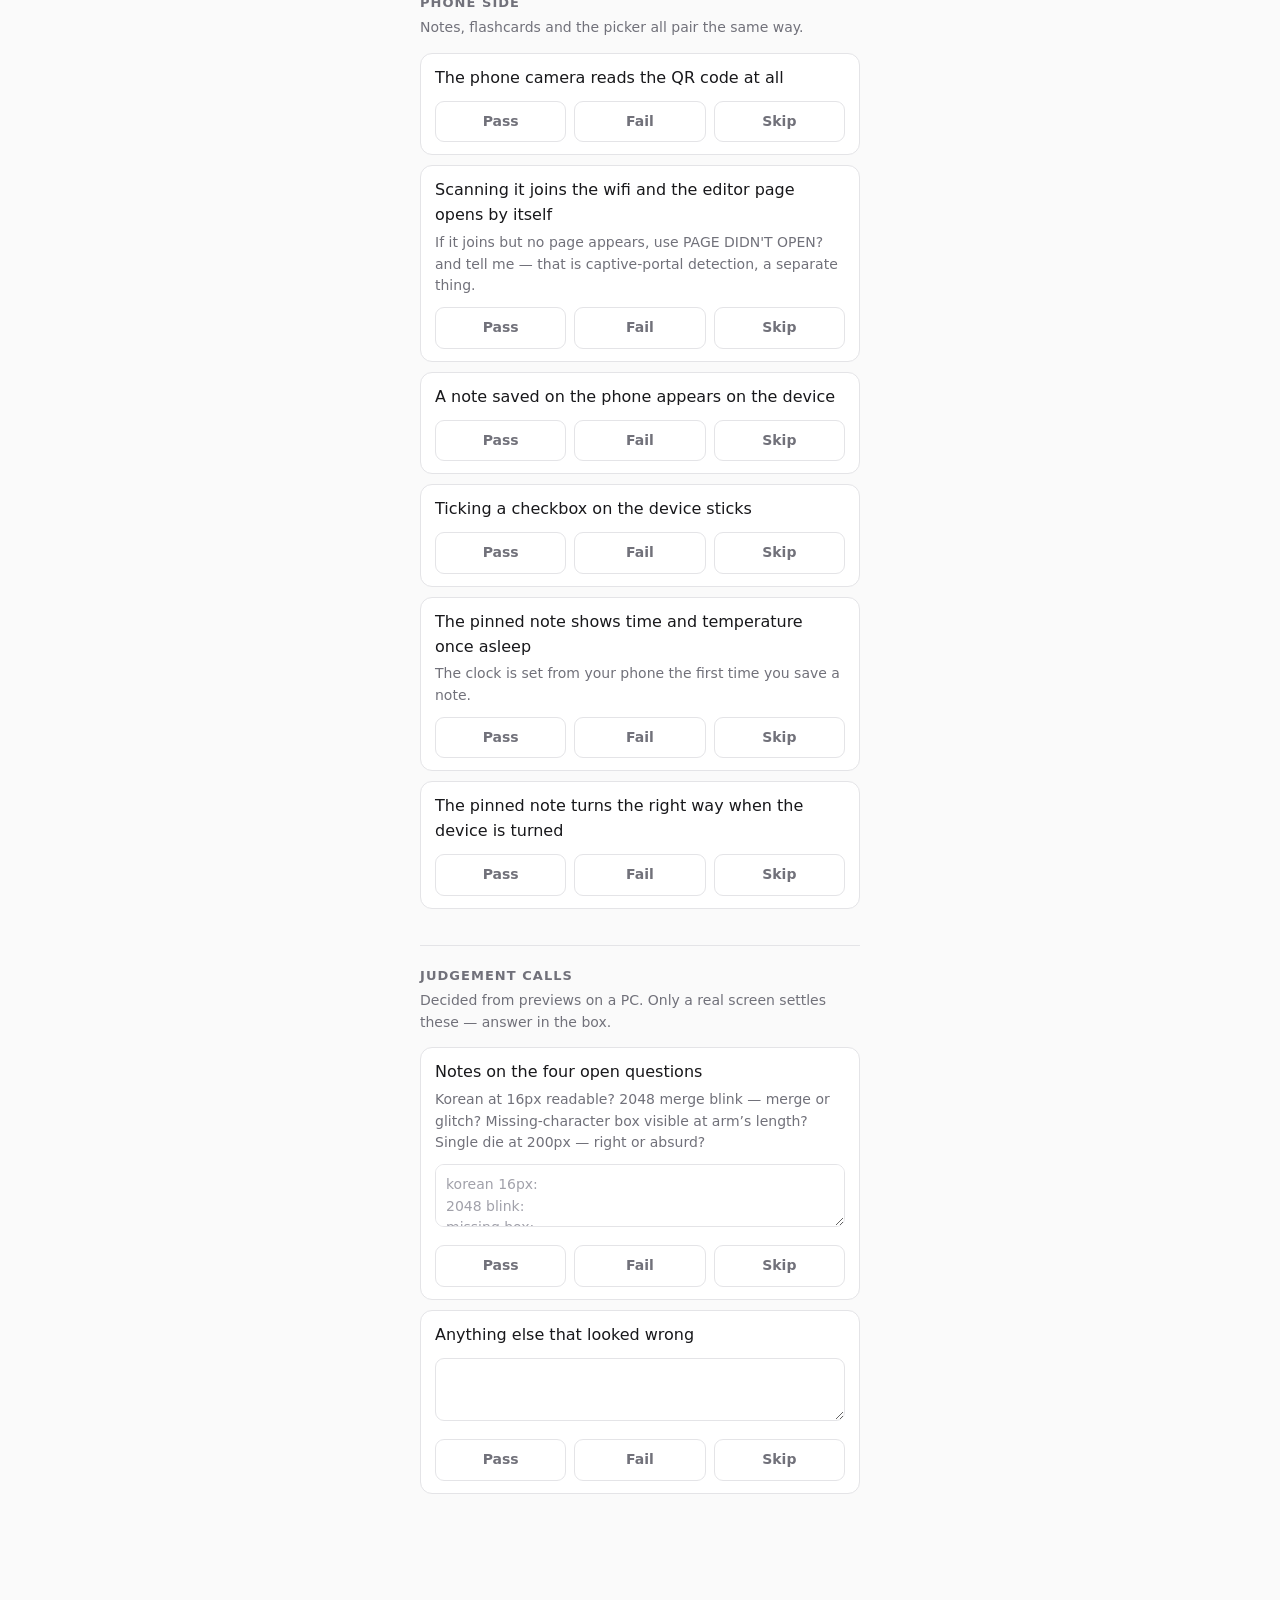
==== commit ab889e46: "Take the clock off the lock screen A panel that holds its last image with no power is exactly the wr" ====
--- a/docs/checklist.html
+++ b/docs/checklist.html
@@ -195,7 +195,7 @@
   { title: 'Power and sleep', lede: 'The unplug test is last on purpose.',
     items: [
       { id: 'off', label: 'Holding power for two seconds draws the lock screen and switches off',
-        hint: 'Whichever lock screen is set: a pinned note if you have one, otherwise the clock, a picture, a goodbye card or a blank panel. Settings decides. The image should stay on the panel with no power at all.' },
+        hint: 'Whichever lock screen is set: a pinned note if you have one, otherwise a goodbye card, a picture, or a blank panel. Settings decides. The image should stay on the panel with no power at all.' },
       { id: 'wake', label: 'A short press wakes it again',
         why: 'Going straight back to sleep means the button polarity is wrong (OK is GPIO4, expected active low).' },
       { id: 'idle', label: 'It sleeps by itself after five idle minutes' },
